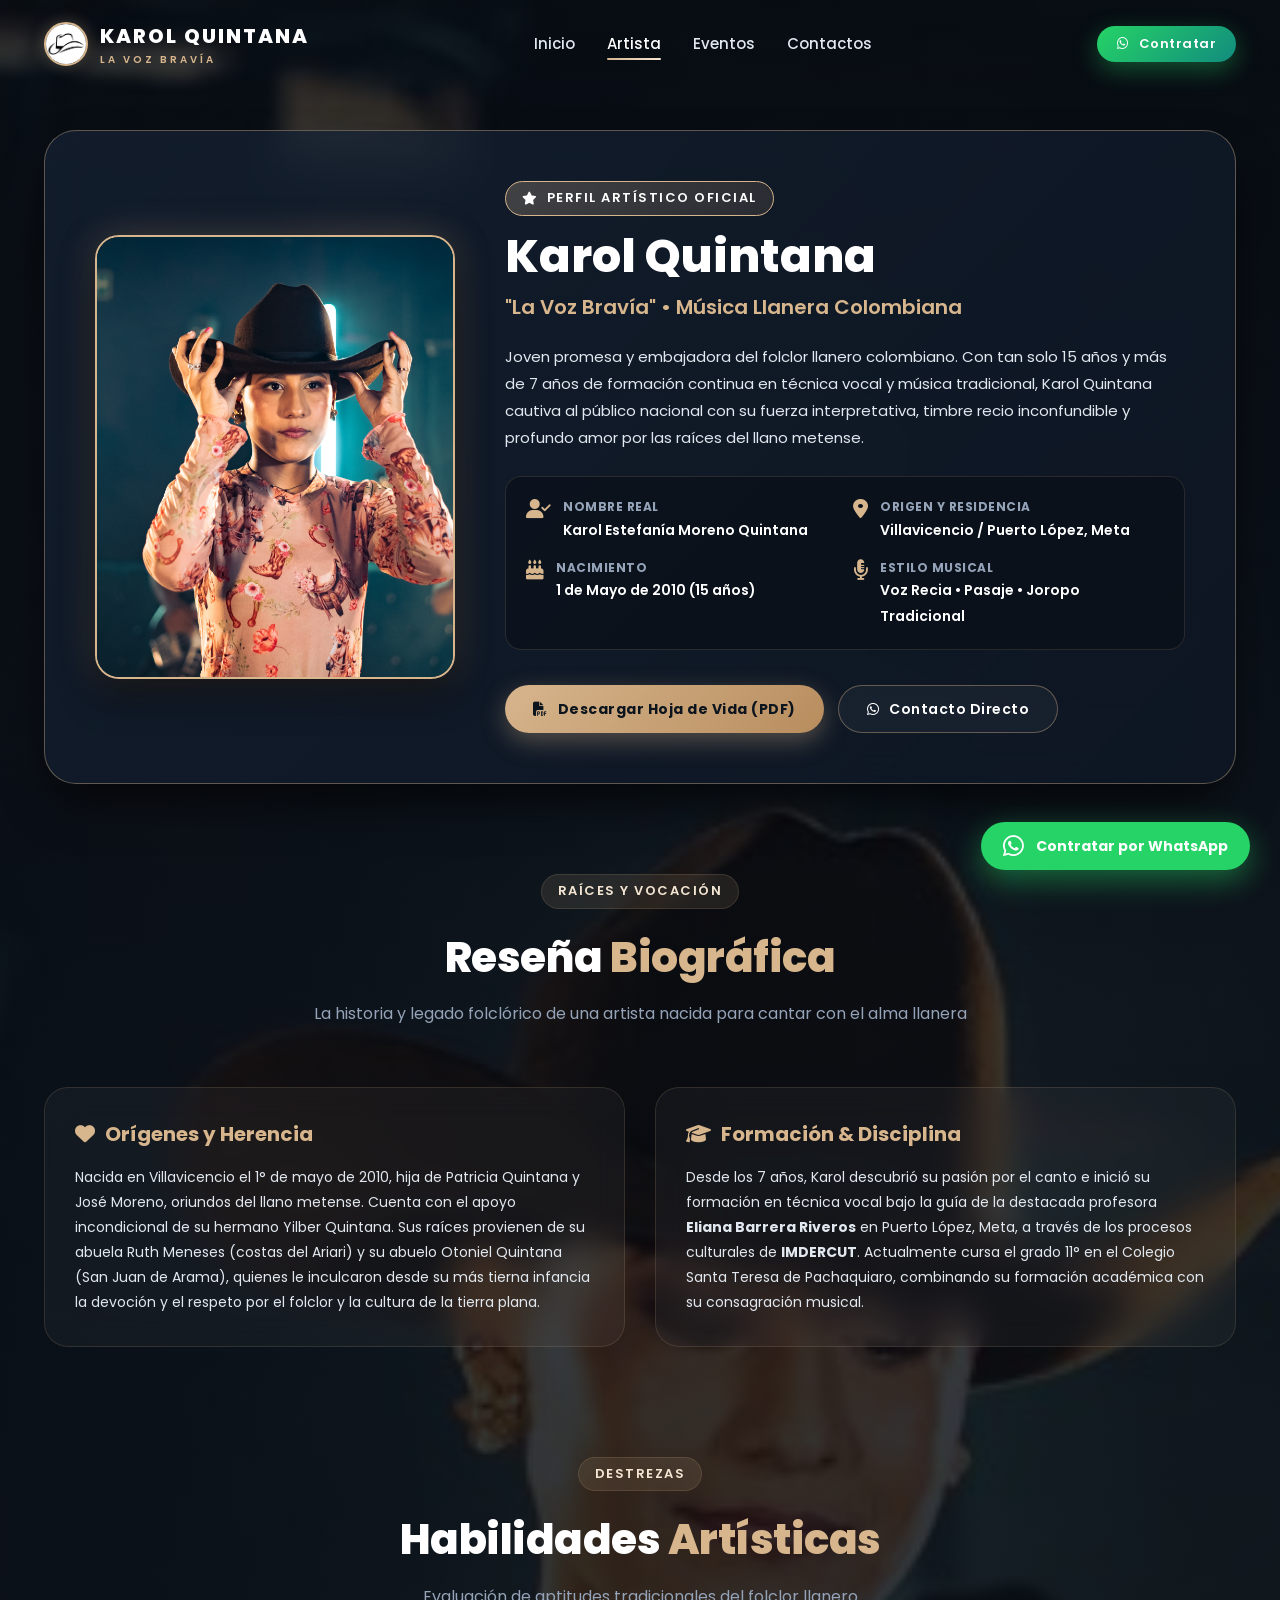
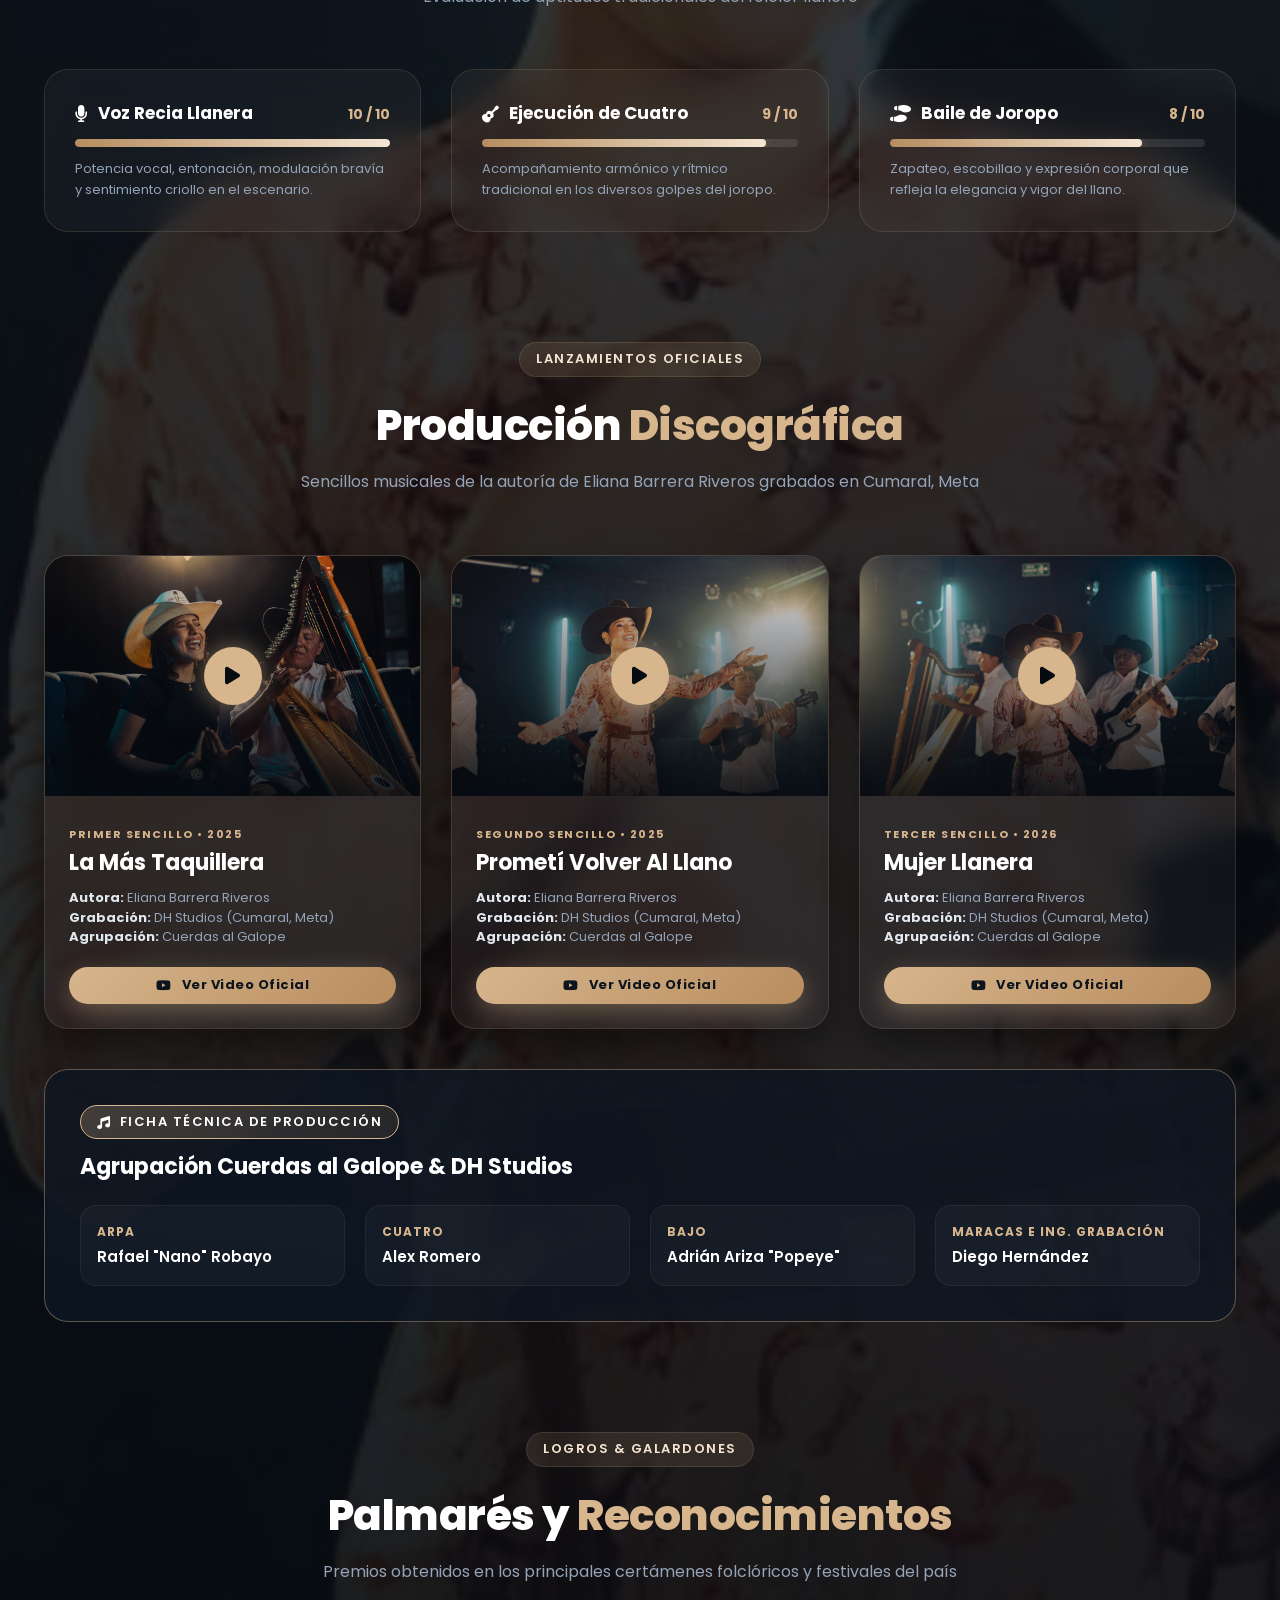
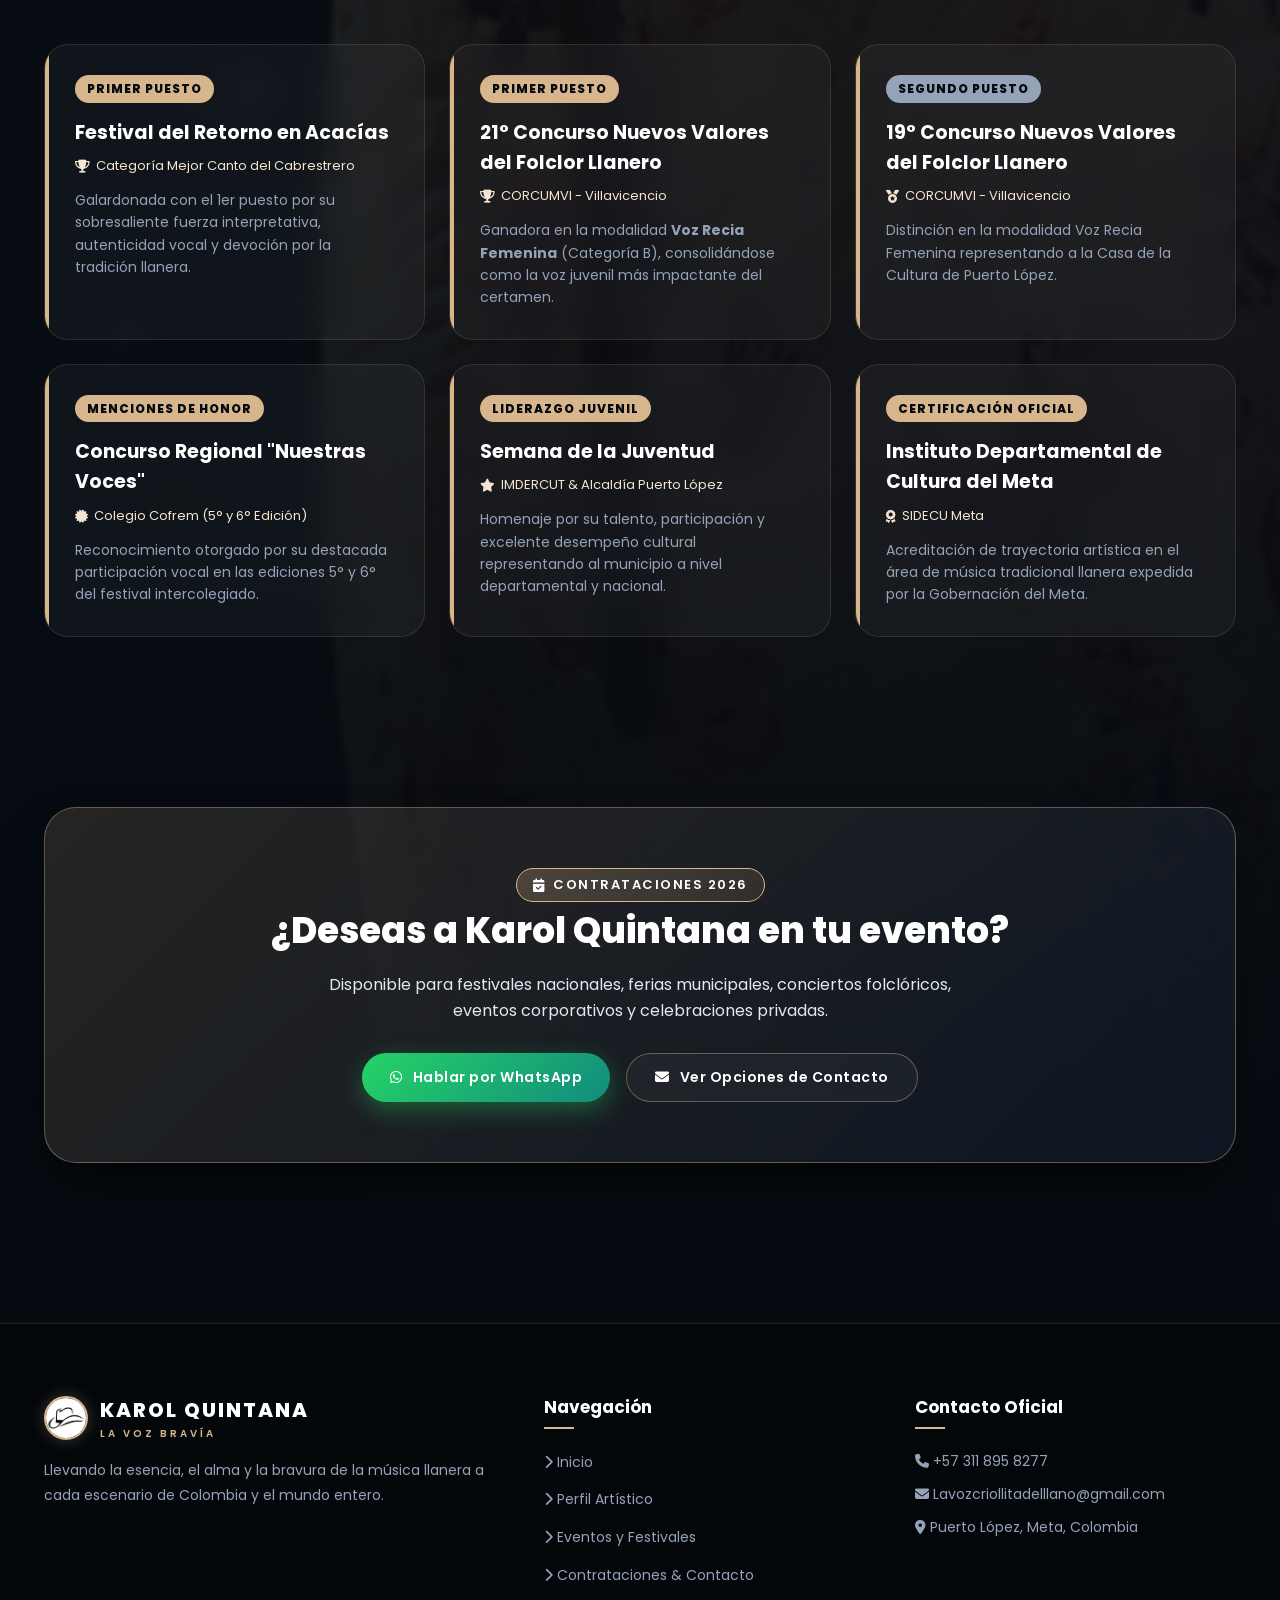
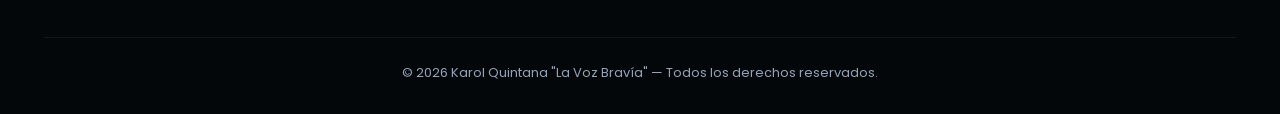
==== artista.html @ 11f3e0e1 "primera version de la pagina" ====
<!DOCTYPE html>
<html lang="es">
<head>
    <meta charset="UTF-8">
    <meta name="viewport" content="width=device-width, initial-scale=1.0">
    <title>Artista | Karol Quintana - La Voz Bravía</title>
    
    <!-- Google Fonts & Font Awesome -->
    <link rel="preconnect" href="https://fonts.googleapis.com">
    <link rel="preconnect" href="https://fonts.gstatic.com" crossorigin>
    <link href="https://fonts.googleapis.com/css2?family=Poppins:wght@300;400;500;600;700;800&display=swap" rel="stylesheet">
    <link rel="stylesheet" href="https://cdnjs.cloudflare.com/ajax/libs/font-awesome/6.5.1/css/all.min.css">
    
    <link rel="icon" href="imagenes/logo.jpg">
    <link rel="stylesheet" href="css/estilos.css">
</head>
<body>

    <!-- NAVBAR -->
    <header class="navbar-container">
        <div class="container navbar">
            <a href="index.html" class="logo-brand">
                <img src="imagenes/logo.jpg" alt="Logo Karol Quintana">
                <div>
                    Karol Quintana
                    <span class="brand-sub">La Voz Bravía</span>
                </div>
            </a>

            <nav>
                <ul class="nav-links" id="navMenu">
                    <li><a href="index.html">Inicio</a></li>
                    <li><a href="artista.html" class="active">Artista</a></li>
                    <li><a href="eventos.html">Eventos</a></li>
                    <li><a href="contactos.html">Contactos</a></li>
                </ul>
            </nav>

            <div class="nav-actions">
                <a href="https://wa.me/573118958277?text=Hola%20Karol%20Quintana,%20me%20gustar%C3%ADa%20solicitar%20informaci%C3%B3n%20para%20una%20presentaci%C3%B3n" target="_blank" class="btn btn-whatsapp btn-sm">
                    <i class="fa-brands fa-whatsapp"></i> Contratar
                </a>
                <button class="menu-toggle" id="menuToggle" aria-label="Abrir menú">
                    <span></span>
                    <span></span>
                    <span></span>
                </button>
            </div>
        </div>
    </header>

    <!-- MAIN CONTENT -->
    <main class="hero-wrapper" style="background-image: url('imagenes/image.png');">
        <div class="hero-overlay"></div>
        
        <div class="container">
            <!-- ARTIST HERO CARD -->
            <div class="artist-hero-card">
                <div class="artist-portrait-box">
                    <img src="imagenes/DSC04877.jpg" alt="Karol Quintana La Voz Bravía">
                </div>

                <div class="artist-bio-info">
                    <div class="badge badge-gold">
                        <i class="fa-solid fa-star"></i> Perfil Artístico Oficial
                    </div>
                    <h1>Karol Quintana</h1>
                    <div class="artist-subtitle-name">"La Voz Bravía" • Música Llanera Colombiana</div>
                    
                    <p style="color: var(--text-secondary); font-size: 15px; line-height: 1.8;">
                        Joven promesa y embajadora del folclor llanero colombiano. Con tan solo 15 años y más de 7 años de formación continua en técnica vocal y música tradicional, Karol Quintana cautiva al público nacional con su fuerza interpretativa, timbre recio inconfundible y profundo amor por las raíces del llano metense.
                    </p>

                    <div class="artist-quick-meta">
                        <div class="meta-box">
                            <i class="fa-solid fa-user-check meta-icon"></i>
                            <div class="meta-text">
                                <strong>Nombre Real</strong>
                                <span>Karol Estefanía Moreno Quintana</span>
                            </div>
                        </div>
                        <div class="meta-box">
                            <i class="fa-solid fa-location-dot meta-icon"></i>
                            <div class="meta-text">
                                <strong>Origen y Residencia</strong>
                                <span>Villavicencio / Puerto López, Meta</span>
                            </div>
                        </div>
                        <div class="meta-box">
                            <i class="fa-solid fa-cake-candles meta-icon"></i>
                            <div class="meta-text">
                                <strong>Nacimiento</strong>
                                <span>1 de Mayo de 2010 (15 años)</span>
                            </div>
                        </div>
                        <div class="meta-box">
                            <i class="fa-solid fa-microphone-lines meta-icon"></i>
                            <div class="meta-text">
                                <strong>Estilo Musical</strong>
                                <span>Voz Recia • Pasaje • Joropo Tradicional</span>
                            </div>
                        </div>
                    </div>

                    <div style="display: flex; gap: 14px; flex-wrap: wrap;">
                        <a href="HOJA  DE VIDA ARTISTICA  KAROL QUINTANA 2026.pdf" download class="btn btn-gold">
                            <i class="fa-solid fa-file-pdf"></i> Descargar Hoja de Vida (PDF)
                        </a>
                        <a href="https://wa.me/573118958277?text=Hola%20Karol%20Quintana,%20estoy%20interesado%20en%20contrataciones" target="_blank" class="btn btn-outline">
                            <i class="fa-brands fa-whatsapp"></i> Contacto Directo
                        </a>
                    </div>
                </div>
            </div>

            <!-- RESEÑA BIOGRÁFICA -->
            <section class="section" style="padding-top: 20px;">
                <div class="section-header">
                    <div class="badge">Raíces y Vocación</div>
                    <h2>Reseña <span>Biográfica</span></h2>
                    <p>La historia y legado folclórico de una artista nacida para cantar con el alma llanera</p>
                </div>

                <div style="display: grid; grid-template-columns: repeat(auto-fit, minmax(320px, 1fr)); gap: 30px;">
                    <div class="skill-card">
                        <h3 style="color: var(--gold-primary); font-size: 20px; margin-bottom: 15px; display: flex; align-items: center; gap: 10px;">
                            <i class="fa-solid fa-heart"></i> Orígenes y Herencia
                        </h3>
                        <p style="color: var(--text-secondary); font-size: 14px; line-height: 1.8;">
                            Nacida en Villavicencio el 1° de mayo de 2010, hija de Patricia Quintana y José Moreno, oriundos del llano metense. Cuenta con el apoyo incondicional de su hermano Yilber Quintana. Sus raíces provienen de su abuela Ruth Meneses (costas del Ariari) y su abuelo Otoniel Quintana (San Juan de Arama), quienes le inculcaron desde su más tierna infancia la devoción y el respeto por el folclor y la cultura de la tierra plana.
                        </p>
                    </div>

                    <div class="skill-card">
                        <h3 style="color: var(--gold-primary); font-size: 20px; margin-bottom: 15px; display: flex; align-items: center; gap: 10px;">
                            <i class="fa-solid fa-graduation-cap"></i> Formación & Disciplina
                        </h3>
                        <p style="color: var(--text-secondary); font-size: 14px; line-height: 1.8;">
                            Desde los 7 años, Karol descubrió su pasión por el canto e inició su formación en técnica vocal bajo la guía de la destacada profesora <strong>Eliana Barrera Riveros</strong> en Puerto López, Meta, a través de los procesos culturales de <strong>IMDERCUT</strong>. Actualmente cursa el grado 11° en el Colegio Santa Teresa de Pachaquiaro, combinando su formación académica con su consagración musical.
                        </p>
                    </div>
                </div>
            </section>

            <!-- HABILIDADES FOLCLÓRICAS -->
            <section class="section" style="padding-top: 10px;">
                <div class="section-header">
                    <div class="badge">Destrezas</div>
                    <h2>Habilidades <span>Artísticas</span></h2>
                    <p>Evaluación de aptitudes tradicionales del folclor llanero</p>
                </div>

                <div class="skills-grid">
                    <div class="skill-card">
                        <div class="skill-header">
                            <span class="skill-title"><i class="fa-solid fa-microphone text-gold"></i> Voz Recia Llanera</span>
                            <span class="skill-score">10 / 10</span>
                        </div>
                        <div class="skill-bar">
                            <div class="skill-fill" style="width: 100%;"></div>
                        </div>
                        <p class="skill-desc">Potencia vocal, entonación, modulación bravía y sentimiento criollo en el escenario.</p>
                    </div>

                    <div class="skill-card">
                        <div class="skill-header">
                            <span class="skill-title"><i class="fa-solid fa-guitar text-gold"></i> Ejecución de Cuatro</span>
                            <span class="skill-score">9 / 10</span>
                        </div>
                        <div class="skill-bar">
                            <div class="skill-fill" style="width: 90%;"></div>
                        </div>
                        <p class="skill-desc">Acompañamiento armónico y rítmico tradicional en los diversos golpes del joropo.</p>
                    </div>

                    <div class="skill-card">
                        <div class="skill-header">
                            <span class="skill-title"><i class="fa-solid fa-shoe-prints text-gold"></i> Baile de Joropo</span>
                            <span class="skill-score">8 / 10</span>
                        </div>
                        <div class="skill-bar">
                            <div class="skill-fill" style="width: 80%;"></div>
                        </div>
                        <p class="skill-desc">Zapateo, escobillao y expresión corporal que refleja la elegancia y vigor del llano.</p>
                    </div>
                </div>
            </section>

            <!-- DISCOGRAFÍA & PRODUCCIÓN MUSICAL -->
            <section class="section" style="padding-top: 10px;">
                <div class="section-header">
                    <div class="badge">Lanzamientos Oficiales</div>
                    <h2>Producción <span>Discográfica</span></h2>
                    <p>Sencillos musicales de la autoría de Eliana Barrera Riveros grabados en Cumaral, Meta</p>
                </div>

                <div class="music-grid">
                    <!-- Tema 1 -->
                    <div class="music-card">
                        <div class="music-thumb">
                            <img src="imagenes/DSC04858.jpg" alt="La Más Taquillera">
                            <a href="https://www.youtube.com/watch?v=9ldh7Ody5B8&list=RD9ldh7Ody5B8&start_radio=1" target="_blank" class="music-thumb-overlay" title="Ver en YouTube">
                                <div class="play-icon-btn"><i class="fa-solid fa-play"></i></div>
                            </a>
                        </div>
                        <div class="music-content">
                            <div>
                                <span class="music-tag">Primer Sencillo • 2025</span>
                                <h3 class="music-title">La Más Taquillera</h3>
                                <p class="music-credits">
                                    <strong>Autora:</strong> Eliana Barrera Riveros<br>
                                    <strong>Grabación:</strong> DH Studios (Cumaral, Meta)<br>
                                    <strong>Agrupación:</strong> Cuerdas al Galope
                                </p>
                            </div>
                            <a href="https://www.youtube.com/watch?v=9ldh7Ody5B8&list=RD9ldh7Ody5B8&start_radio=1" target="_blank" class="btn btn-gold btn-sm">
                                <i class="fa-brands fa-youtube"></i> Ver Video Oficial
                            </a>
                        </div>
                    </div>

                    <!-- Tema 2 -->
                    <div class="music-card">
                        <div class="music-thumb">
                            <img src="imagenes/DSC04900.jpg" alt="Prometí Volver Al Llano">
                            <a href="https://www.youtube.com/watch?v=ru4wege33XM&list=RDru4wege33XM&start_radio=1" target="_blank" class="music-thumb-overlay" title="Ver en YouTube">
                                <div class="play-icon-btn"><i class="fa-solid fa-play"></i></div>
                            </a>
                        </div>
                        <div class="music-content">
                            <div>
                                <span class="music-tag">Segundo Sencillo • 2025</span>
                                <h3 class="music-title">Prometí Volver Al Llano</h3>
                                <p class="music-credits">
                                    <strong>Autora:</strong> Eliana Barrera Riveros<br>
                                    <strong>Grabación:</strong> DH Studios (Cumaral, Meta)<br>
                                    <strong>Agrupación:</strong> Cuerdas al Galope
                                </p>
                            </div>
                            <a href="https://www.youtube.com/watch?v=ru4wege33XM&list=RDru4wege33XM&start_radio=1" target="_blank" class="btn btn-gold btn-sm">
                                <i class="fa-brands fa-youtube"></i> Ver Video Oficial
                            </a>
                        </div>
                    </div>

                    <!-- Tema 3 -->
                    <div class="music-card">
                        <div class="music-thumb">
                            <img src="imagenes/DSC04892.jpg" alt="Mujer Llanera">
                            <a href="https://www.youtube.com/watch?v=WpeRKFOB_C8&list=RDWpeRKFOB_C8&start_radio=1" target="_blank" class="music-thumb-overlay" title="Ver en YouTube">
                                <div class="play-icon-btn"><i class="fa-solid fa-play"></i></div>
                            </a>
                        </div>
                        <div class="music-content">
                            <div>
                                <span class="music-tag">Tercer Sencillo • 2026</span>
                                <h3 class="music-title">Mujer Llanera</h3>
                                <p class="music-credits">
                                    <strong>Autora:</strong> Eliana Barrera Riveros<br>
                                    <strong>Grabación:</strong> DH Studios (Cumaral, Meta)<br>
                                    <strong>Agrupación:</strong> Cuerdas al Galope
                                </p>
                            </div>
                            <a href="https://www.youtube.com/watch?v=WpeRKFOB_C8&list=RDWpeRKFOB_C8&start_radio=1" target="_blank" class="btn btn-gold btn-sm">
                                <i class="fa-brands fa-youtube"></i> Ver Video Oficial
                            </a>
                        </div>
                    </div>
                </div>

                <!-- FICHA TÉCNICA -->
                <div class="credits-box">
                    <div class="badge badge-gold"><i class="fa-solid fa-music"></i> Ficha Técnica de Producción</div>
                    <h3 style="color: #fff; font-size: 22px; margin-top: 10px;">Agrupación Cuerdas al Galope & DH Studios</h3>
                    <div class="credits-grid">
                        <div class="credit-item">
                            <h5>Arpa</h5>
                            <p>Rafael "Nano" Robayo</p>
                        </div>
                        <div class="credit-item">
                            <h5>Cuatro</h5>
                            <p>Alex Romero</p>
                        </div>
                        <div class="credit-item">
                            <h5>Bajo</h5>
                            <p>Adrián Ariza "Popeye"</p>
                        </div>
                        <div class="credit-item">
                            <h5>Maracas e Ing. Grabación</h5>
                            <p>Diego Hernández</p>
                        </div>
                    </div>
                </div>
            </section>

            <!-- PALMARÉS Y RECONOCIMIENTOS -->
            <section class="section" style="padding-top: 10px;">
                <div class="section-header">
                    <div class="badge">Logros & Galardones</div>
                    <h2>Palmarés y <span>Reconocimientos</span></h2>
                    <p>Premios obtenidos en los principales certámenes folclóricos y festivales del país</p>
                </div>

                <div class="awards-grid">
                    <div class="award-card">
                        <span class="award-place">Primer Puesto</span>
                        <h3>Festival del Retorno en Acacías</h3>
                        <div class="award-org"><i class="fa-solid fa-trophy"></i> Categoría Mejor Canto del Cabrestrero</div>
                        <p>Galardonada con el 1er puesto por su sobresaliente fuerza interpretativa, autenticidad vocal y devoción por la tradición llanera.</p>
                    </div>

                    <div class="award-card">
                        <span class="award-place">Primer Puesto</span>
                        <h3>21° Concurso Nuevos Valores del Folclor Llanero</h3>
                        <div class="award-org"><i class="fa-solid fa-trophy"></i> CORCUMVI - Villavicencio</div>
                        <p>Ganadora en la modalidad <strong>Voz Recia Femenina</strong> (Categoría B), consolidándose como la voz juvenil más impactante del certamen.</p>
                    </div>

                    <div class="award-card">
                        <span class="award-place" style="background: #94a3b8;">Segundo Puesto</span>
                        <h3>19° Concurso Nuevos Valores del Folclor Llanero</h3>
                        <div class="award-org"><i class="fa-solid fa-medal"></i> CORCUMVI - Villavicencio</div>
                        <p>Distinción en la modalidad Voz Recia Femenina representando a la Casa de la Cultura de Puerto López.</p>
                    </div>

                    <div class="award-card">
                        <span class="award-place" style="background: #d7b58d;">Menciones de Honor</span>
                        <h3>Concurso Regional "Nuestras Voces"</h3>
                        <div class="award-org"><i class="fa-solid fa-certificate"></i> Colegio Cofrem (5° y 6° Edición)</div>
                        <p>Reconocimiento otorgado por su destacada participación vocal en las ediciones 5° y 6° del festival intercolegiado.</p>
                    </div>

                    <div class="award-card">
                        <span class="award-place" style="background: #d7b58d;">Liderazgo Juvenil</span>
                        <h3>Semana de la Juventud</h3>
                        <div class="award-org"><i class="fa-solid fa-star"></i> IMDERCUT & Alcaldía Puerto López</div>
                        <p>Homenaje por su talento, participación y excelente desempeño cultural representando al municipio a nivel departamental y nacional.</p>
                    </div>

                    <div class="award-card">
                        <span class="award-place" style="background: #d7b58d;">Certificación Oficial</span>
                        <h3>Instituto Departamental de Cultura del Meta</h3>
                        <div class="award-org"><i class="fa-solid fa-award"></i> SIDECU Meta</div>
                        <p>Acreditación de trayectoria artística en el área de música tradicional llanera expedida por la Gobernación del Meta.</p>
                    </div>
                </div>
            </section>

            <!-- CTA BANNER -->
            <div class="cta-banner">
                <div class="badge badge-gold"><i class="fa-solid fa-calendar-check"></i> Contrataciones 2026</div>
                <h3>¿Deseas a Karol Quintana en tu evento?</h3>
                <p>Disponible para festivales nacionales, ferias municipales, conciertos folclóricos, eventos corporativos y celebraciones privadas.</p>
                <div style="display: flex; justify-content: center; gap: 16px; flex-wrap: wrap;">
                    <a href="https://wa.me/573118958277?text=Hola%20Karol%20Quintana,%20estoy%20interesado%20en%20contratar%20tu%20show%20para%20un%20evento" target="_blank" class="btn btn-whatsapp">
                        <i class="fa-brands fa-whatsapp"></i> Hablar por WhatsApp
                    </a>
                    <a href="contactos.html" class="btn btn-outline">
                        <i class="fa-solid fa-envelope"></i> Ver Opciones de Contacto
                    </a>
                </div>
            </div>
        </div>
    </main>

    <!-- FLOATING WHATSAPP -->
    <a href="https://wa.me/573118958277?text=Hola%20Karol%20Quintana,%20deseo%20informaci%C3%B3n%20para%20contrataciones" target="_blank" class="floating-whatsapp" title="Contactar por WhatsApp">
        <i class="fa-brands fa-whatsapp"></i>
        <span>Contratar por WhatsApp</span>
    </a>

    <!-- FOOTER -->
    <footer class="footer-main">
        <div class="container">
            <div class="footer-grid">
                <div class="footer-col">
                    <div class="logo-brand" style="margin-bottom: 16px;">
                        <img src="imagenes/logo.jpg" alt="Logo">
                        <div>
                            Karol Quintana
                            <span class="brand-sub">La Voz Bravía</span>
                        </div>
                    </div>
                    <p>Llevando la esencia, el alma y la bravura de la música llanera a cada escenario de Colombia y el mundo entero.</p>
                </div>

                <div class="footer-col">
                    <h4>Navegación</h4>
                    <ul class="footer-links-list">
                        <li><a href="index.html"><i class="fa-solid fa-chevron-right"></i> Inicio</a></li>
                        <li><a href="artista.html"><i class="fa-solid fa-chevron-right"></i> Perfil Artístico</a></li>
                        <li><a href="eventos.html"><i class="fa-solid fa-chevron-right"></i> Eventos y Festivales</a></li>
                        <li><a href="contactos.html"><i class="fa-solid fa-chevron-right"></i> Contrataciones & Contacto</a></li>
                    </ul>
                </div>

                <div class="footer-col">
                    <h4>Contacto Oficial</h4>
                    <p style="margin-bottom: 8px;"><i class="fa-solid fa-phone text-gold"></i> +57 311 895 8277</p>
                    <p style="margin-bottom: 8px;"><i class="fa-solid fa-envelope text-gold"></i> Lavozcriollitadelllano@gmail.com</p>
                    <p><i class="fa-solid fa-location-dot text-gold"></i> Puerto López, Meta, Colombia</p>
                </div>
            </div>

            <div class="footer-bottom">
                &copy; 2026 Karol Quintana "La Voz Bravía" — Todos los derechos reservados.
            </div>
        </div>
    </footer>

    <!-- SCRIPTS -->
    <script src="js/main.js"></script>
</body>
</html>
---- css/estilos.css ----
/* ==========================================================================
   KAROL QUINTANA | LA VOZ BRAVÍA - HOJA DE ESTILOS MODERNA (DARK THEME)
   ========================================================================== */

:root {
    --bg-main: #060b11;
    --bg-darker: #04070a;
    --bg-surface: rgba(14, 23, 36, 0.7);
    --bg-surface-elevated: rgba(22, 35, 54, 0.85);
    --bg-card: rgba(255, 255, 255, 0.04);
    --bg-card-hover: rgba(255, 255, 255, 0.08);
    
    --gold-primary: #d7b58d;
    --gold-light: #f5e6d3;
    --gold-dark: #b58d5f;
    --gold-glow: rgba(215, 181, 141, 0.28);
    
    --text-primary: #ffffff;
    --text-secondary: #e2e8f0;
    --text-muted: #94a3b8;
    --text-gold: #d7b58d;
    
    --border-subtle: rgba(215, 181, 141, 0.15);
    --border-highlight: rgba(215, 181, 141, 0.4);
    
    --whatsapp-color: #25d366;
    --whatsapp-hover: #1ebd5b;
    --youtube-color: #ff0000;
    
    --shadow-soft: 0 15px 35px rgba(0, 0, 0, 0.45);
    --shadow-glow: 0 0 30px rgba(215, 181, 141, 0.2);
    --shadow-strong: 0 25px 50px -12px rgba(0, 0, 0, 0.75);
    
    --transition-fast: 0.25s ease;
    --transition-normal: 0.35s ease;
    --transition-slow: 0.5s cubic-bezier(0.16, 1, 0.3, 1);
    
    --radius-sm: 10px;
    --radius-md: 16px;
    --radius-lg: 24px;
    --radius-xl: 32px;
    --radius-full: 9999px;
}

/* RESET & GENERALES */
* {
    margin: 0;
    padding: 0;
    box-sizing: border-box;
}

html {
    scroll-behavior: smooth;
}

body {
    font-family: 'Poppins', sans-serif;
    background-color: var(--bg-main);
    color: var(--text-secondary);
    min-height: 100vh;
    overflow-x: hidden;
    line-height: 1.6;
    position: relative;
    background-image: 
        radial-gradient(circle at 15% 15%, rgba(215, 181, 141, 0.08) 0%, transparent 40%),
        radial-gradient(circle at 85% 65%, rgba(14, 80, 120, 0.12) 0%, transparent 45%),
        radial-gradient(circle at 50% 90%, rgba(215, 181, 141, 0.06) 0%, transparent 50%);
    background-attachment: fixed;
}

body.no-scroll {
    overflow: hidden;
}

/* TIPOGRAFÍA & UTILIDADES */
a {
    color: inherit;
    text-decoration: none;
    transition: var(--transition-fast);
}

img {
    max-width: 100%;
    height: auto;
    display: block;
}

.container {
    max-width: 1240px;
    margin: 0 auto;
    padding: 0 24px;
}

.badge {
    display: inline-flex;
    align-items: center;
    gap: 8px;
    padding: 6px 16px;
    background: rgba(215, 181, 141, 0.12);
    border: 1px solid var(--border-subtle);
    border-radius: var(--radius-full);
    color: var(--gold-light);
    font-size: 13px;
    font-weight: 600;
    letter-spacing: 1.5px;
    text-transform: uppercase;
    backdrop-filter: blur(8px);
}

.badge-gold {
    background: linear-gradient(135deg, rgba(215, 181, 141, 0.25), rgba(181, 141, 95, 0.15));
    border-color: var(--gold-primary);
    color: #fff;
}

/* NAVBAR MODERNA */
.navbar-container {
    position: fixed;
    top: 0;
    left: 0;
    width: 100%;
    z-index: 1000;
    transition: var(--transition-normal);
    padding: 20px 0;
}

.navbar-container.scrolled {
    background: rgba(6, 11, 17, 0.92);
    backdrop-filter: blur(16px);
    border-bottom: 1px solid rgba(215, 181, 141, 0.12);
    padding: 14px 0;
    box-shadow: 0 10px 30px rgba(0, 0, 0, 0.5);
}

.navbar {
    display: flex;
    justify-content: space-between;
    align-items: center;
}

.logo-brand {
    display: flex;
    align-items: center;
    gap: 12px;
    font-weight: 800;
    font-size: 20px;
    color: var(--text-primary);
    letter-spacing: 2px;
    text-transform: uppercase;
}

.logo-brand img {
    width: 44px;
    height: 44px;
    border-radius: 50%;
    object-fit: cover;
    border: 2px solid var(--gold-primary);
    box-shadow: 0 0 15px var(--gold-glow);
}

.logo-brand .brand-sub {
    display: block;
    font-size: 10px;
    letter-spacing: 3px;
    color: var(--gold-primary);
    font-weight: 600;
}

.nav-links {
    display: flex;
    align-items: center;
    gap: 32px;
    list-style: none;
}

.nav-links a {
    color: var(--text-secondary);
    font-size: 15px;
    font-weight: 500;
    position: relative;
    padding: 6px 0;
}

.nav-links a::after {
    content: "";
    position: absolute;
    bottom: 0;
    left: 0;
    width: 0;
    height: 2px;
    background: linear-gradient(90deg, var(--gold-primary), var(--gold-light));
    border-radius: 2px;
    transition: width var(--transition-fast);
}

.nav-links a:hover,
.nav-links a.active {
    color: var(--text-primary);
}

.nav-links a:hover::after,
.nav-links a.active::after {
    width: 100%;
}

.nav-actions {
    display: flex;
    align-items: center;
    gap: 16px;
}

/* BOTONES */
.btn {
    display: inline-flex;
    align-items: center;
    justify-content: center;
    gap: 10px;
    padding: 12px 28px;
    border-radius: var(--radius-full);
    font-weight: 600;
    font-size: 14px;
    letter-spacing: 0.5px;
    cursor: pointer;
    border: none;
    transition: var(--transition-normal);
}

.btn-gold {
    background: linear-gradient(135deg, #d7b58d 0%, #b88d5e 100%);
    color: #0c141d;
    font-weight: 700;
    box-shadow: 0 8px 25px rgba(215, 181, 141, 0.35);
}

.btn-gold:hover {
    transform: translateY(-3px);
    box-shadow: 0 12px 30px rgba(215, 181, 141, 0.55);
    background: linear-gradient(135deg, #f0d5b4 0%, #cfa16e 100%);
    color: #060b11;
}

.btn-outline {
    background: rgba(255, 255, 255, 0.04);
    border: 1px solid var(--border-highlight);
    color: var(--text-primary);
    backdrop-filter: blur(10px);
}

.btn-outline:hover {
    background: rgba(215, 181, 141, 0.15);
    border-color: var(--gold-primary);
    color: var(--gold-light);
    transform: translateY(-3px);
}

.btn-whatsapp {
    background: linear-gradient(135deg, #25d366 0%, #128c7e 100%);
    color: #ffffff;
    font-weight: 600;
    box-shadow: 0 8px 25px rgba(37, 211, 102, 0.35);
}

.btn-whatsapp:hover {
    transform: translateY(-3px);
    box-shadow: 0 12px 30px rgba(37, 211, 102, 0.55);
    color: #ffffff;
}

.btn-sm {
    padding: 8px 20px;
    font-size: 13px;
}

/* MENU HAMBURGUESA */
.menu-toggle {
    display: none;
    flex-direction: column;
    justify-content: space-between;
    width: 30px;
    height: 22px;
    background: transparent;
    border: none;
    cursor: pointer;
    z-index: 1001;
}

.menu-toggle span {
    width: 100%;
    height: 2.5px;
    background: var(--gold-primary);
    border-radius: 2px;
    transition: var(--transition-fast);
}

.menu-toggle.active span:nth-child(1) {
    transform: translateY(10px) rotate(45deg);
}

.menu-toggle.active span:nth-child(2) {
    opacity: 0;
}

.menu-toggle.active span:nth-child(3) {
    transform: translateY(-10px) rotate(-45deg);
}

/* HERO SECTION GENERAL */
.hero-wrapper {
    position: relative;
    min-height: 100vh;
    padding-top: 130px;
    padding-bottom: 70px;
    display: flex;
    align-items: center;
    background-size: cover;
    background-position: center;
    overflow: hidden;
}

.hero-overlay {
    position: absolute;
    inset: 0;
    background: linear-gradient(180deg, 
        rgba(6, 11, 17, 0.75) 0%, 
        rgba(6, 11, 17, 0.88) 60%, 
        rgba(6, 11, 17, 1) 100%);
    z-index: 1;
}

.hero-wrapper .container {
    position: relative;
    z-index: 2;
}

/* HERO HOME */
.hero-home-content {
    display: grid;
    grid-template-columns: 1.15fr 0.85fr;
    gap: 60px;
    align-items: center;
}

.hero-left h1.hero-title {
    font-size: 76px;
    font-weight: 800;
    line-height: 1.05;
    color: var(--text-primary);
    margin: 20px 0;
    letter-spacing: -1px;
}

.hero-left h1.hero-title span {
    background: linear-gradient(135deg, #ffffff 30%, var(--gold-primary) 100%);
    -webkit-background-clip: text;
    -webkit-text-fill-color: transparent;
}

.hero-left p.hero-desc {
    font-size: 18px;
    color: var(--text-secondary);
    line-height: 1.8;
    margin-bottom: 35px;
    max-width: 580px;
}

.hero-btn-group {
    display: flex;
    flex-wrap: wrap;
    gap: 16px;
    margin-bottom: 45px;
}

.hero-stats-grid {
    display: grid;
    grid-template-columns: repeat(3, 1fr);
    gap: 20px;
    padding-top: 30px;
    border-top: 1px solid var(--border-subtle);
}

.stat-item h3 {
    font-size: 32px;
    font-weight: 800;
    color: var(--gold-primary);
    line-height: 1;
    margin-bottom: 5px;
}

.stat-item p {
    font-size: 13px;
    color: var(--text-muted);
    text-transform: uppercase;
    letter-spacing: 0.5px;
}

.hero-image-card {
    position: relative;
    border-radius: var(--radius-xl);
    overflow: hidden;
    box-shadow: var(--shadow-strong), 0 0 40px var(--gold-glow);
    border: 1px solid var(--border-highlight);
    background: var(--bg-surface);
}

.hero-image-card img {
    width: 100%;
    height: 520px;
    object-fit: cover;
    transition: var(--transition-slow);
}

.hero-image-card:hover img {
    transform: scale(1.04);
}

.hero-image-badge {
    position: absolute;
    bottom: 24px;
    left: 24px;
    right: 24px;
    background: rgba(6, 11, 17, 0.85);
    backdrop-filter: blur(14px);
    border: 1px solid var(--border-subtle);
    padding: 16px 20px;
    border-radius: var(--radius-md);
    display: flex;
    align-items: center;
    justify-content: space-between;
}

.hero-image-badge h4 {
    color: #fff;
    font-size: 16px;
    margin-bottom: 2px;
}

.hero-image-badge p {
    font-size: 12px;
    color: var(--gold-primary);
}

/* SECCIONES COMUNES */
.section {
    padding: 100px 0;
    position: relative;
}

.section-header {
    text-align: center;
    max-width: 700px;
    margin: 0 auto 60px auto;
}

.section-header h2 {
    font-size: 42px;
    font-weight: 800;
    color: var(--text-primary);
    margin: 15px 0 10px 0;
    letter-spacing: -0.5px;
}

.section-header h2 span {
    color: var(--gold-primary);
}

.section-header p {
    font-size: 16px;
    color: var(--text-muted);
}

/* TARJETAS DE MÚSICA & SENCILLOS */
.music-grid {
    display: grid;
    grid-template-columns: repeat(auto-fit, minmax(320px, 1fr));
    gap: 30px;
}

.music-card {
    background: var(--bg-card);
    border: 1px solid var(--border-subtle);
    border-radius: var(--radius-lg);
    overflow: hidden;
    transition: var(--transition-normal);
    box-shadow: var(--shadow-soft);
    display: flex;
    flex-direction: column;
    position: relative;
    backdrop-filter: blur(16px);
}

.music-card:hover {
    transform: translateY(-8px);
    border-color: var(--gold-primary);
    box-shadow: var(--shadow-strong), 0 0 30px var(--gold-glow);
    background: var(--bg-card-hover);
}

.music-thumb {
    position: relative;
    height: 240px;
    overflow: hidden;
}

.music-thumb img {
    width: 100%;
    height: 100%;
    object-fit: cover;
    transition: var(--transition-slow);
}

.music-card:hover .music-thumb img {
    transform: scale(1.08);
}

.music-thumb-overlay {
    position: absolute;
    inset: 0;
    background: linear-gradient(180deg, rgba(0, 0, 0, 0.1) 0%, rgba(6, 11, 17, 0.9) 100%);
    display: flex;
    align-items: center;
    justify-content: center;
}

.play-icon-btn {
    width: 58px;
    height: 58px;
    border-radius: 50%;
    background: var(--gold-primary);
    color: #060b11;
    display: flex;
    align-items: center;
    justify-content: center;
    font-size: 20px;
    box-shadow: 0 0 25px rgba(215, 181, 141, 0.6);
    transition: var(--transition-fast);
}

.music-card:hover .play-icon-btn {
    transform: scale(1.15);
    background: #fff;
}

.music-content {
    padding: 24px;
    flex: 1;
    display: flex;
    flex-direction: column;
    justify-content: space-between;
}

.music-tag {
    font-size: 11px;
    text-transform: uppercase;
    letter-spacing: 1.5px;
    color: var(--gold-primary);
    font-weight: 700;
    margin-bottom: 8px;
}

.music-title {
    font-size: 22px;
    color: var(--text-primary);
    font-weight: 700;
    margin-bottom: 8px;
}

.music-credits {
    font-size: 13px;
    color: var(--text-muted);
    margin-bottom: 20px;
    line-height: 1.5;
}

.music-credits strong {
    color: var(--text-secondary);
}

/* ==========================================================================
   PÁGINA ARTISTA (HOJA DE VIDA)
   ========================================================================== */
.artist-hero-card {
    background: linear-gradient(135deg, rgba(22, 35, 54, 0.7) 0%, rgba(14, 23, 36, 0.85) 100%);
    border: 1px solid var(--border-highlight);
    border-radius: var(--radius-xl);
    padding: 50px;
    display: grid;
    grid-template-columns: 360px 1fr;
    gap: 50px;
    align-items: center;
    backdrop-filter: blur(20px);
    box-shadow: var(--shadow-strong);
    margin-bottom: 70px;
}

.artist-portrait-box {
    position: relative;
    border-radius: var(--radius-lg);
    overflow: hidden;
    box-shadow: 0 15px 35px rgba(0, 0, 0, 0.6), 0 0 35px var(--gold-glow);
    border: 2px solid var(--gold-primary);
}

.artist-portrait-box img {
    width: 100%;
    height: 440px;
    object-fit: cover;
}

.artist-bio-info h1 {
    font-size: 46px;
    font-weight: 800;
    color: #fff;
    line-height: 1.1;
    margin: 15px 0 10px 0;
}

.artist-subtitle-name {
    font-size: 20px;
    color: var(--gold-primary);
    font-weight: 600;
    margin-bottom: 20px;
}

.artist-quick-meta {
    display: grid;
    grid-template-columns: repeat(2, 1fr);
    gap: 16px;
    margin: 25px 0 35px 0;
    padding: 20px;
    background: rgba(0, 0, 0, 0.25);
    border-radius: var(--radius-md);
    border: 1px solid var(--border-subtle);
}

.meta-box {
    display: flex;
    align-items: flex-start;
    gap: 12px;
}

.meta-icon {
    font-size: 20px;
    color: var(--gold-primary);
    margin-top: 2px;
}

.meta-text strong {
    display: block;
    font-size: 12px;
    color: var(--text-muted);
    text-transform: uppercase;
    letter-spacing: 0.5px;
}

.meta-text span {
    font-size: 14px;
    color: var(--text-primary);
    font-weight: 600;
}

/* HABILIDADES & FORMACIÓN */
.skills-grid {
    display: grid;
    grid-template-columns: repeat(auto-fit, minmax(300px, 1fr));
    gap: 30px;
    margin-top: 40px;
}

.skill-card {
    background: var(--bg-card);
    border: 1px solid var(--border-subtle);
    border-radius: var(--radius-lg);
    padding: 30px;
    backdrop-filter: blur(16px);
}

.skill-header {
    display: flex;
    justify-content: space-between;
    align-items: center;
    margin-bottom: 12px;
}

.skill-title {
    font-size: 17px;
    font-weight: 700;
    color: var(--text-primary);
    display: flex;
    align-items: center;
    gap: 10px;
}

.skill-score {
    font-size: 14px;
    font-weight: 700;
    color: var(--gold-primary);
}

.skill-bar {
    width: 100%;
    height: 8px;
    background: rgba(255, 255, 255, 0.1);
    border-radius: 4px;
    overflow: hidden;
    margin-bottom: 12px;
}

.skill-fill {
    height: 100%;
    background: linear-gradient(90deg, var(--gold-dark), var(--gold-light));
    border-radius: 4px;
    box-shadow: 0 0 10px var(--gold-glow);
}

.skill-desc {
    font-size: 13px;
    color: var(--text-muted);
}

/* PALMARÉS & RECONOCIMIENTOS */
.awards-grid {
    display: grid;
    grid-template-columns: repeat(auto-fit, minmax(320px, 1fr));
    gap: 24px;
    margin-top: 40px;
}

.award-card {
    background: var(--bg-card);
    border: 1px solid var(--border-subtle);
    border-radius: var(--radius-lg);
    padding: 30px;
    transition: var(--transition-normal);
    position: relative;
    overflow: hidden;
    backdrop-filter: blur(16px);
}

.award-card::before {
    content: "";
    position: absolute;
    top: 0;
    left: 0;
    width: 4px;
    height: 100%;
    background: var(--gold-primary);
}

.award-card:hover {
    transform: translateY(-6px);
    border-color: var(--gold-primary);
    background: var(--bg-card-hover);
    box-shadow: var(--shadow-soft);
}

.award-place {
    display: inline-block;
    font-size: 12px;
    font-weight: 800;
    text-transform: uppercase;
    letter-spacing: 1px;
    color: #060b11;
    background: var(--gold-primary);
    padding: 4px 12px;
    border-radius: var(--radius-full);
    margin-bottom: 15px;
}

.award-card h3 {
    font-size: 19px;
    color: #fff;
    margin-bottom: 8px;
    font-weight: 700;
}

.award-org {
    font-size: 13px;
    color: var(--gold-light);
    margin-bottom: 12px;
    display: flex;
    align-items: center;
    gap: 6px;
}

.award-card p {
    font-size: 14px;
    color: var(--text-muted);
    line-height: 1.6;
}

/* FICHA TÉCNICA DE PRODUCCIÓN */
.credits-box {
    background: rgba(14, 23, 36, 0.8);
    border: 1px solid var(--border-highlight);
    border-radius: var(--radius-lg);
    padding: 35px;
    margin-top: 40px;
}

.credits-grid {
    display: grid;
    grid-template-columns: repeat(auto-fit, minmax(220px, 1fr));
    gap: 20px;
    margin-top: 20px;
}

.credit-item {
    background: rgba(255, 255, 255, 0.03);
    padding: 16px;
    border-radius: var(--radius-md);
    border: 1px solid rgba(255, 255, 255, 0.05);
}

.credit-item h5 {
    color: var(--gold-primary);
    font-size: 12px;
    text-transform: uppercase;
    letter-spacing: 1px;
    margin-bottom: 4px;
}

.credit-item p {
    color: #fff;
    font-size: 15px;
    font-weight: 600;
}

/* ==========================================================================
   PÁGINA EVENTOS
   ========================================================================== */
.eventos-filter-bar {
    display: flex;
    justify-content: center;
    flex-wrap: wrap;
    gap: 12px;
    margin-bottom: 45px;
}

.filter-btn {
    padding: 10px 22px;
    border-radius: var(--radius-full);
    background: rgba(255, 255, 255, 0.05);
    border: 1px solid var(--border-subtle);
    color: var(--text-secondary);
    font-size: 14px;
    font-weight: 600;
    cursor: pointer;
    transition: var(--transition-fast);
}

.filter-btn:hover,
.filter-btn.active {
    background: var(--gold-primary);
    color: #060b11;
    border-color: var(--gold-primary);
    box-shadow: 0 4px 15px var(--gold-glow);
}

.eventos-timeline-grid {
    display: grid;
    grid-template-columns: repeat(auto-fit, minmax(340px, 1fr));
    gap: 30px;
}

.evento-card {
    background: var(--bg-card);
    border: 1px solid var(--border-subtle);
    border-radius: var(--radius-lg);
    padding: 32px;
    display: flex;
    flex-direction: column;
    justify-content: space-between;
    transition: var(--transition-normal);
    backdrop-filter: blur(16px);
    box-shadow: var(--shadow-soft);
    position: relative;
}

.evento-card:hover {
    transform: translateY(-8px);
    border-color: var(--gold-primary);
    box-shadow: var(--shadow-strong), 0 0 30px var(--gold-glow);
    background: var(--bg-card-hover);
}

.evento-top {
    display: flex;
    justify-content: space-between;
    align-items: center;
    margin-bottom: 18px;
}

.evento-year {
    font-size: 14px;
    font-weight: 800;
    color: var(--gold-primary);
    background: rgba(215, 181, 141, 0.12);
    padding: 4px 14px;
    border-radius: var(--radius-full);
    border: 1px solid var(--border-subtle);
}

.evento-loc {
    font-size: 13px;
    color: var(--text-muted);
    display: flex;
    align-items: center;
    gap: 6px;
}

.evento-card h3 {
    font-size: 22px;
    color: #fff;
    font-weight: 700;
    margin-bottom: 12px;
}

.evento-card p {
    font-size: 14px;
    color: var(--text-secondary);
    line-height: 1.7;
    margin-bottom: 24px;
}

.evento-footer-tag {
    font-size: 12px;
    color: var(--gold-light);
    font-weight: 600;
    display: flex;
    align-items: center;
    gap: 8px;
    padding-top: 15px;
    border-top: 1px solid var(--border-subtle);
}

/* ==========================================================================
   PÁGINA CONTACTOS & FORMULARIO
   ========================================================================== */
.contact-layout-grid {
    display: grid;
    grid-template-columns: 1fr 1.25fr;
    gap: 40px;
    margin-top: 20px;
}

.contact-info-cards {
    display: flex;
    flex-direction: column;
    gap: 20px;
}

.contact-card-link {
    display: flex;
    align-items: center;
    gap: 20px;
    background: var(--bg-card);
    border: 1px solid var(--border-subtle);
    padding: 24px;
    border-radius: var(--radius-lg);
    backdrop-filter: blur(16px);
    transition: var(--transition-normal);
    box-shadow: var(--shadow-soft);
}

.contact-card-link:hover {
    transform: translateX(6px);
    border-color: var(--gold-primary);
    background: var(--bg-card-hover);
}

.contact-card-link.whatsapp-featured {
    border-color: rgba(37, 211, 102, 0.4);
    background: linear-gradient(135deg, rgba(37, 211, 102, 0.08) 0%, rgba(14, 23, 36, 0.7) 100%);
}

.contact-card-link.whatsapp-featured:hover {
    border-color: var(--whatsapp-color);
    box-shadow: 0 10px 30px rgba(37, 211, 102, 0.25);
}

.contact-icon-box {
    width: 56px;
    height: 56px;
    border-radius: var(--radius-md);
    background: rgba(215, 181, 141, 0.15);
    border: 1px solid var(--border-subtle);
    color: var(--gold-primary);
    display: flex;
    align-items: center;
    justify-content: center;
    font-size: 24px;
    flex-shrink: 0;
}

.whatsapp-featured .contact-icon-box {
    background: rgba(37, 211, 102, 0.2);
    color: var(--whatsapp-color);
    border-color: rgba(37, 211, 102, 0.3);
}

.contact-details h4 {
    font-size: 13px;
    text-transform: uppercase;
    letter-spacing: 1px;
    color: var(--text-muted);
    margin-bottom: 4px;
}

.contact-details p {
    font-size: 16px;
    font-weight: 700;
    color: #fff;
}

.contact-details small {
    display: block;
    font-size: 12px;
    color: var(--gold-primary);
    margin-top: 2px;
}

/* FORMULARIO DE CONTRATACIÓN */
.form-card {
    background: linear-gradient(135deg, rgba(22, 35, 54, 0.75) 0%, rgba(14, 23, 36, 0.9) 100%);
    border: 1px solid var(--border-highlight);
    border-radius: var(--radius-xl);
    padding: 40px;
    backdrop-filter: blur(20px);
    box-shadow: var(--shadow-strong);
}

.form-card h3 {
    font-size: 26px;
    color: #fff;
    font-weight: 800;
    margin-bottom: 8px;
}

.form-card p {
    font-size: 14px;
    color: var(--text-muted);
    margin-bottom: 30px;
}

.form-grid {
    display: grid;
    grid-template-columns: 1fr 1fr;
    gap: 18px;
}

.form-group {
    display: flex;
    flex-direction: column;
    gap: 8px;
}

.form-group.full-width {
    grid-column: span 2;
}

.form-group label {
    font-size: 13px;
    font-weight: 600;
    color: var(--text-secondary);
    display: flex;
    align-items: center;
    gap: 6px;
}

.form-control {
    width: 100%;
    padding: 13px 18px;
    background: rgba(6, 11, 17, 0.6);
    border: 1px solid var(--border-subtle);
    border-radius: var(--radius-md);
    color: #fff;
    font-family: inherit;
    font-size: 14px;
    transition: var(--transition-fast);
}

.form-control:focus {
    outline: none;
    border-color: var(--gold-primary);
    box-shadow: 0 0 15px var(--gold-glow);
    background: rgba(6, 11, 17, 0.85);
}

textarea.form-control {
    resize: vertical;
    min-height: 110px;
}

/* REDES SOCIALES EN CONTACTOS */
.socials-section {
    margin-top: 60px;
    text-align: center;
}

.socials-grid {
    display: flex;
    justify-content: center;
    flex-wrap: wrap;
    gap: 16px;
    margin-top: 25px;
}

.social-btn {
    display: inline-flex;
    align-items: center;
    gap: 10px;
    padding: 12px 24px;
    border-radius: var(--radius-full);
    background: var(--bg-card);
    border: 1px solid var(--border-subtle);
    color: #fff;
    font-size: 14px;
    font-weight: 600;
    transition: var(--transition-normal);
}

.social-btn i {
    font-size: 18px;
}

.social-btn.youtube:hover {
    background: #ff0000;
    border-color: #ff0000;
    box-shadow: 0 8px 25px rgba(255, 0, 0, 0.4);
    transform: translateY(-4px);
}

.social-btn.facebook:hover {
    background: #1877f2;
    border-color: #1877f2;
    box-shadow: 0 8px 25px rgba(24, 119, 242, 0.4);
    transform: translateY(-4px);
}

.social-btn.instagram:hover {
    background: linear-gradient(45deg, #f09433 0%, #e6683c 25%, #dc2743 50%, #cc2366 75%, #bc1888 100%);
    border-color: transparent;
    box-shadow: 0 8px 25px rgba(220, 39, 67, 0.4);
    transform: translateY(-4px);
}

.social-btn.tiktok:hover {
    background: #000000;
    border-color: #00f2fe;
    box-shadow: 0 8px 25px rgba(0, 242, 254, 0.35);
    transform: translateY(-4px);
}

/* CTA BANNER INFERIOR */
.cta-banner {
    background: linear-gradient(135deg, rgba(215, 181, 141, 0.15) 0%, rgba(14, 23, 36, 0.9) 100%);
    border: 1px solid var(--border-highlight);
    border-radius: var(--radius-xl);
    padding: 60px 40px;
    text-align: center;
    margin-top: 70px;
    position: relative;
    overflow: hidden;
    box-shadow: var(--shadow-strong);
}

.cta-banner h3 {
    font-size: 36px;
    font-weight: 800;
    color: #fff;
    margin-bottom: 12px;
}

.cta-banner p {
    font-size: 16px;
    color: var(--text-secondary);
    max-width: 650px;
    margin: 0 auto 30px auto;
}

/* BOTÓN FLOTANTE DE WHATSAPP */
.floating-whatsapp {
    position: fixed;
    bottom: 30px;
    right: 30px;
    z-index: 999;
    display: flex;
    align-items: center;
    gap: 12px;
    background: var(--whatsapp-color);
    color: #fff;
    padding: 12px 22px;
    border-radius: var(--radius-full);
    font-size: 14px;
    font-weight: 700;
    box-shadow: 0 10px 30px rgba(37, 211, 102, 0.45);
    transition: var(--transition-normal);
}

.floating-whatsapp:hover {
    background: var(--whatsapp-hover);
    transform: translateY(-4px) scale(1.03);
    box-shadow: 0 15px 35px rgba(37, 211, 102, 0.65);
    color: #fff;
}

.floating-whatsapp i {
    font-size: 24px;
}

/* FOOTER MODERNO */
.footer-main {
    background: var(--bg-darker);
    border-top: 1px solid var(--border-subtle);
    padding: 70px 0 30px 0;
    margin-top: 90px;
}

.footer-grid {
    display: grid;
    grid-template-columns: 1.4fr 1fr 1fr;
    gap: 50px;
    margin-bottom: 50px;
}

.footer-col h4 {
    color: #fff;
    font-size: 17px;
    font-weight: 700;
    margin-bottom: 20px;
    position: relative;
}

.footer-col h4::after {
    content: "";
    display: block;
    width: 30px;
    height: 2px;
    background: var(--gold-primary);
    margin-top: 6px;
}

.footer-col p {
    font-size: 14px;
    color: var(--text-muted);
    line-height: 1.8;
}

.footer-links-list {
    list-style: none;
    display: flex;
    flex-direction: column;
    gap: 12px;
}

.footer-links-list a {
    font-size: 14px;
    color: var(--text-muted);
    transition: var(--transition-fast);
}

.footer-links-list a:hover {
    color: var(--gold-primary);
    padding-left: 6px;
}

.footer-bottom {
    padding-top: 25px;
    border-top: 1px solid rgba(255, 255, 255, 0.06);
    text-align: center;
    font-size: 13px;
    color: var(--text-muted);
}

/* RESPONSIVE */
@media (max-width: 1024px) {
    .hero-home-content {
        grid-template-columns: 1fr;
        gap: 40px;
    }
    
    .hero-left h1.hero-title {
        font-size: 58px;
    }
    
    .artist-hero-card {
        grid-template-columns: 1fr;
        padding: 35px;
    }
    
    .artist-portrait-box img {
        height: 380px;
    }
    
    .contact-layout-grid {
        grid-template-columns: 1fr;
    }
    
    .footer-grid {
        grid-template-columns: 1fr 1fr;
    }
}

@media (max-width: 768px) {
    .menu-toggle {
        display: flex;
    }
    
    .nav-links {
        position: fixed;
        top: 0;
        right: -100%;
        width: 80%;
        max-width: 340px;
        height: 100vh;
        background: rgba(6, 11, 17, 0.98);
        backdrop-filter: blur(20px);
        flex-direction: column;
        justify-content: center;
        gap: 25px;
        padding: 40px;
        border-left: 1px solid var(--border-subtle);
        transition: var(--transition-normal);
        z-index: 1000;
    }
    
    .nav-links.active {
        right: 0;
    }
    
    .nav-actions .btn-sm {
        display: none;
    }
    
    .hero-left h1.hero-title {
        font-size: 44px;
    }
    
    .hero-stats-grid {
        grid-template-columns: 1fr;
        gap: 15px;
    }
    
    .form-grid {
        grid-template-columns: 1fr;
    }
    
    .form-group.full-width {
        grid-column: span 1;
    }
    
    .footer-grid {
        grid-template-columns: 1fr;
        gap: 30px;
    }
    
    .floating-whatsapp span {
        display: none;
    }
    
    .floating-whatsapp {
        padding: 14px;
        border-radius: 50%;
        bottom: 20px;
        right: 20px;
    }
    
    .artist-quick-meta {
        grid-template-columns: 1fr;
    }
    
    .section-header h2 {
        font-size: 32px;
    }
}
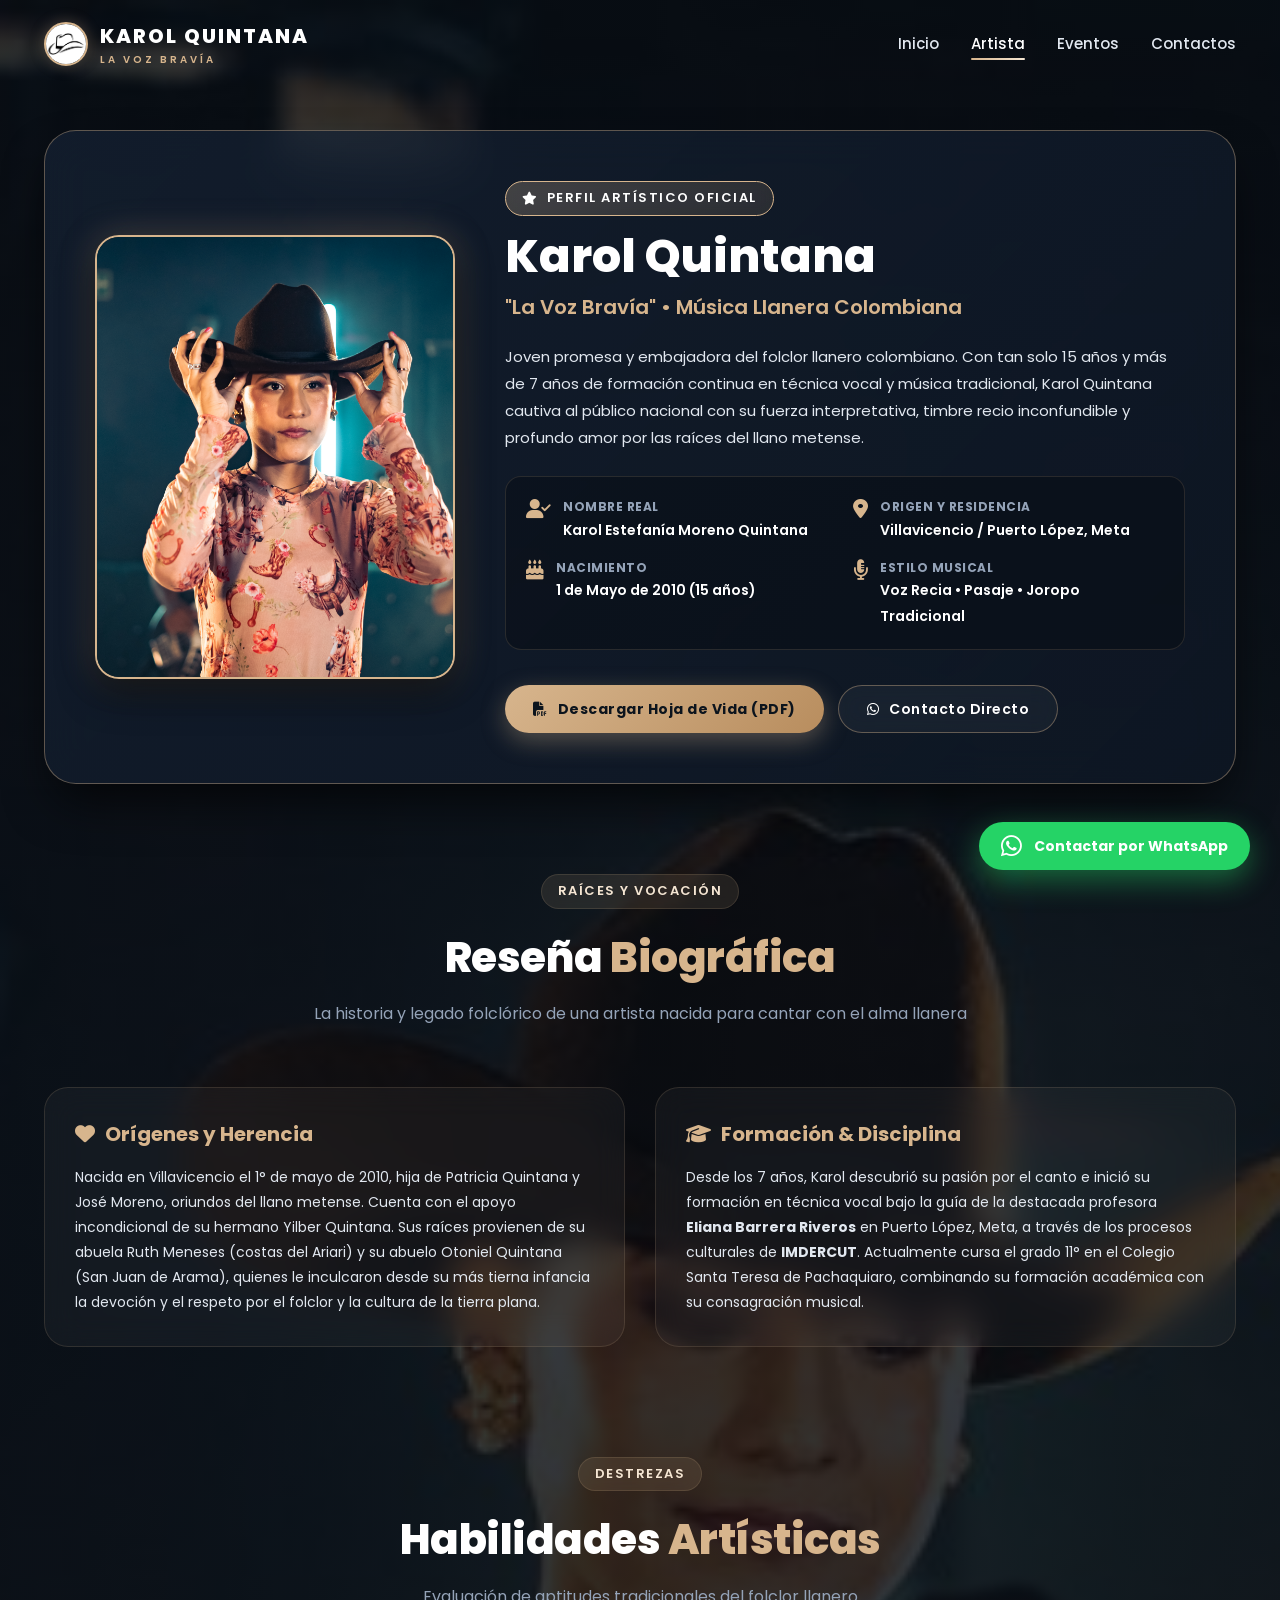
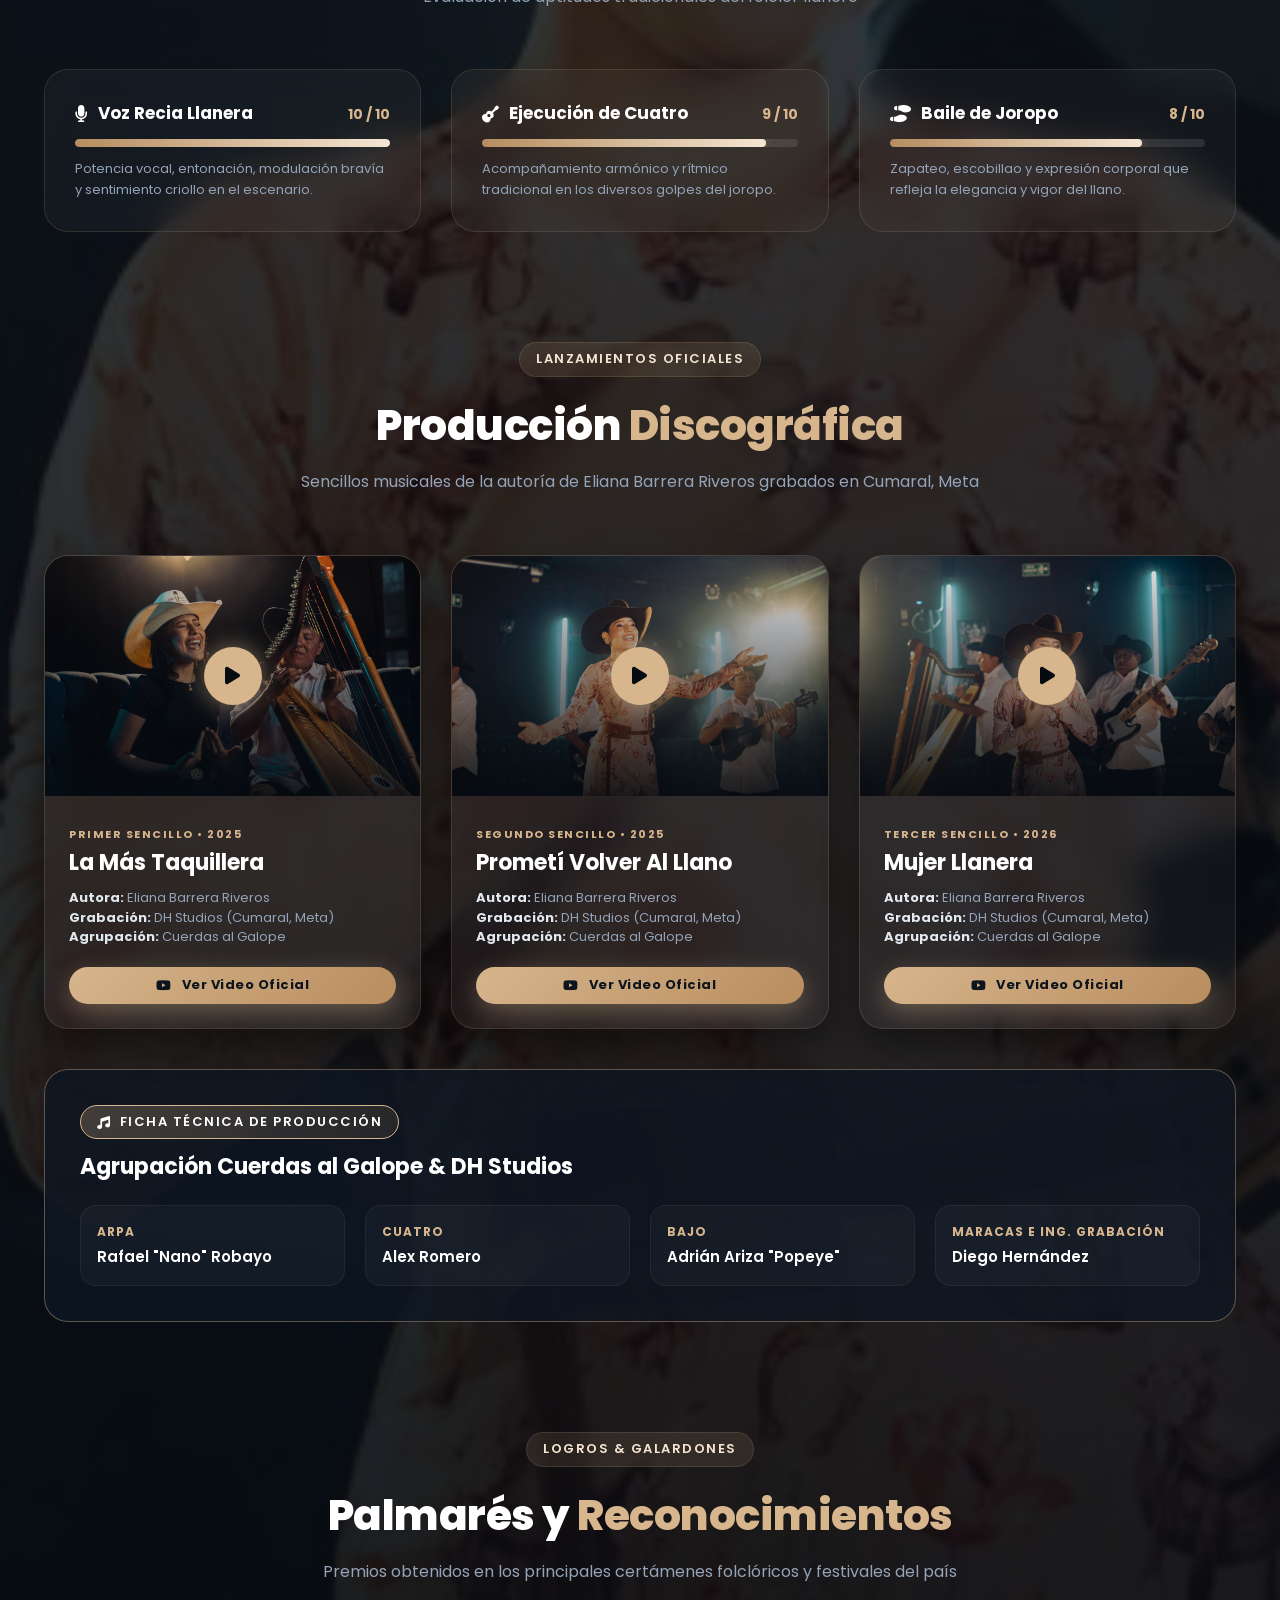
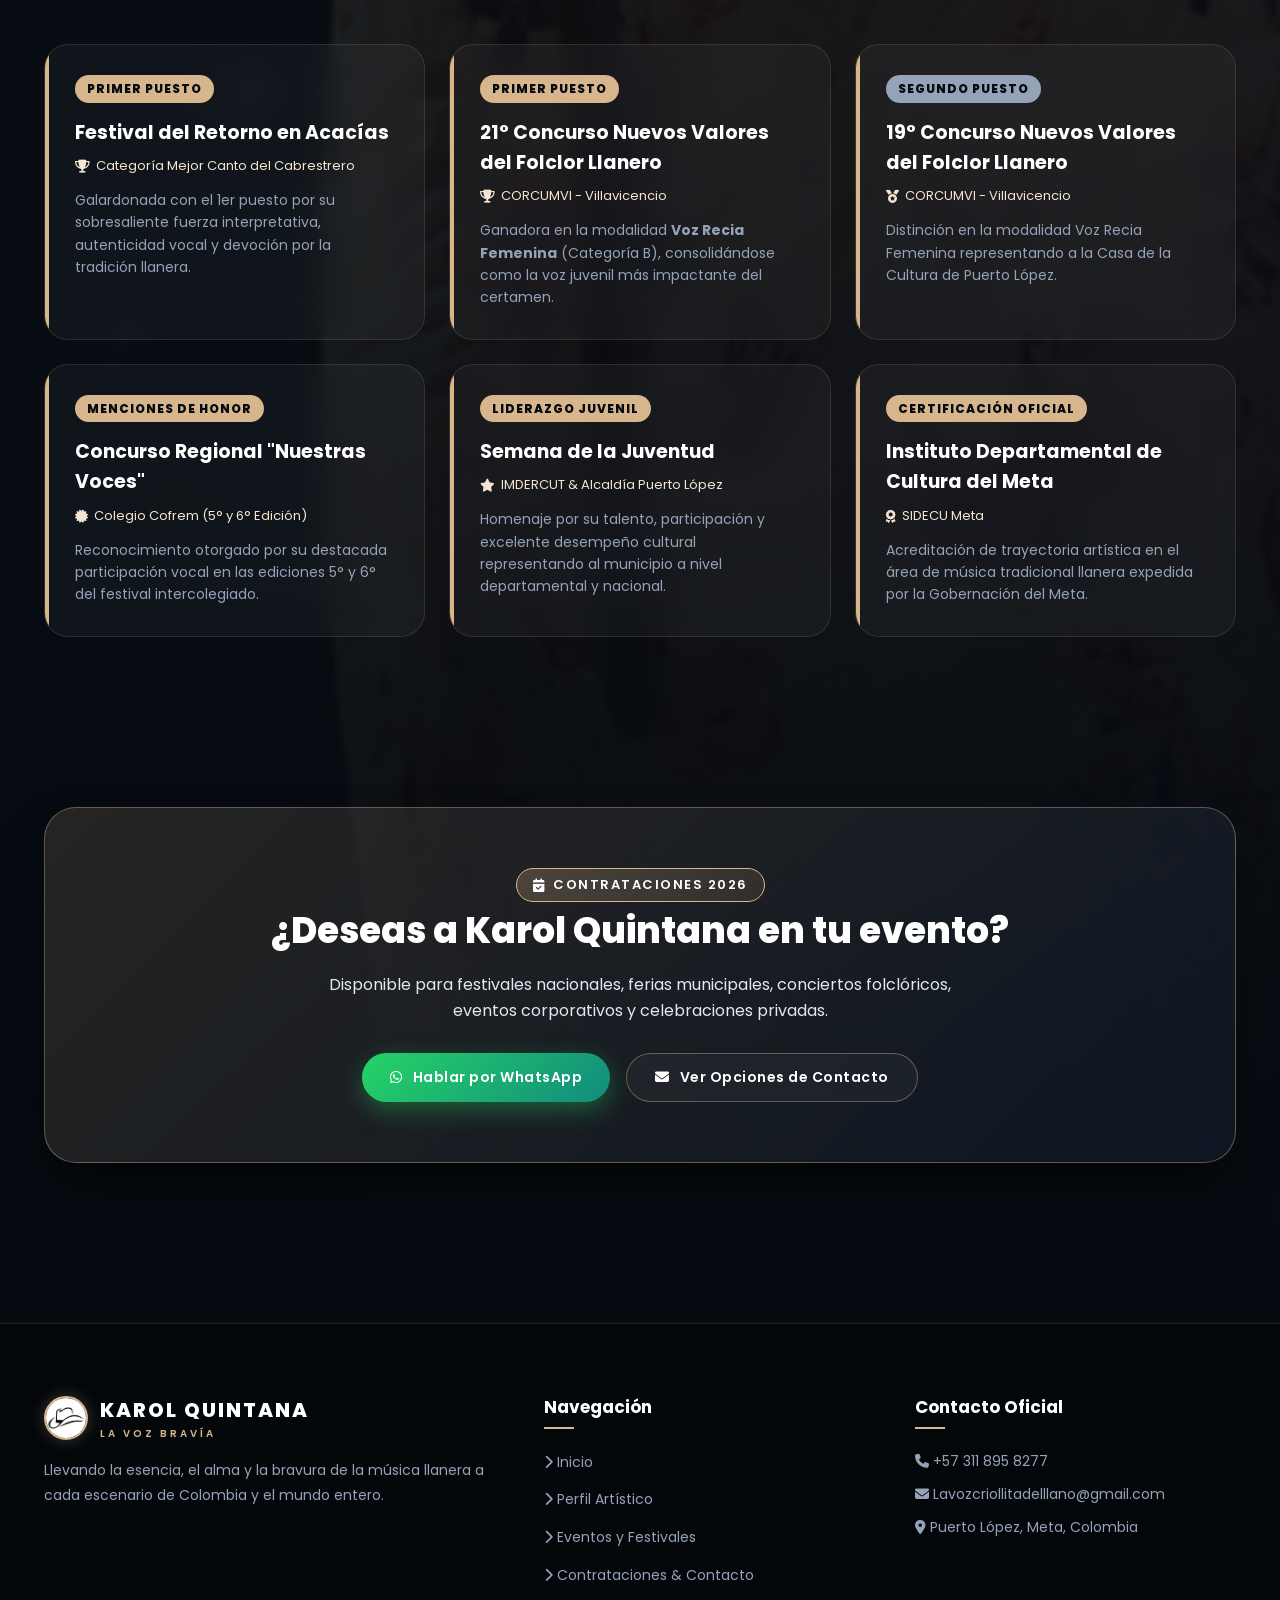
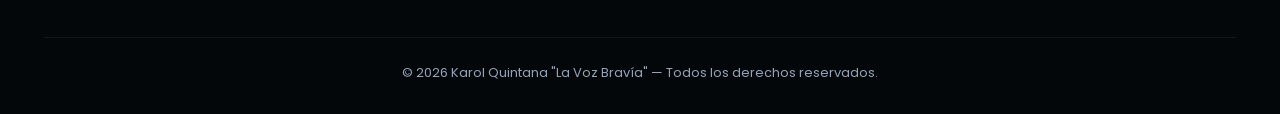
==== commit 2f0f00e8: "act" ====
--- a/artista.html
+++ b/artista.html
@@ -36,16 +36,7 @@
                 </ul>
             </nav>
 
-            <div class="nav-actions">
-                <a href="https://wa.me/573118958277?text=Hola%20Karol%20Quintana,%20me%20gustar%C3%ADa%20solicitar%20informaci%C3%B3n%20para%20una%20presentaci%C3%B3n" target="_blank" class="btn btn-whatsapp btn-sm">
-                    <i class="fa-brands fa-whatsapp"></i> Contratar
-                </a>
-                <button class="menu-toggle" id="menuToggle" aria-label="Abrir menú">
-                    <span></span>
-                    <span></span>
-                    <span></span>
-                </button>
-            </div>
+           
         </div>
     </header>
 
@@ -366,7 +357,7 @@
     <!-- FLOATING WHATSAPP -->
     <a href="https://wa.me/573118958277?text=Hola%20Karol%20Quintana,%20deseo%20informaci%C3%B3n%20para%20contrataciones" target="_blank" class="floating-whatsapp" title="Contactar por WhatsApp">
         <i class="fa-brands fa-whatsapp"></i>
-        <span>Contratar por WhatsApp</span>
+        <span>Contactar por WhatsApp</span>
     </a>
 
     <!-- FOOTER -->
